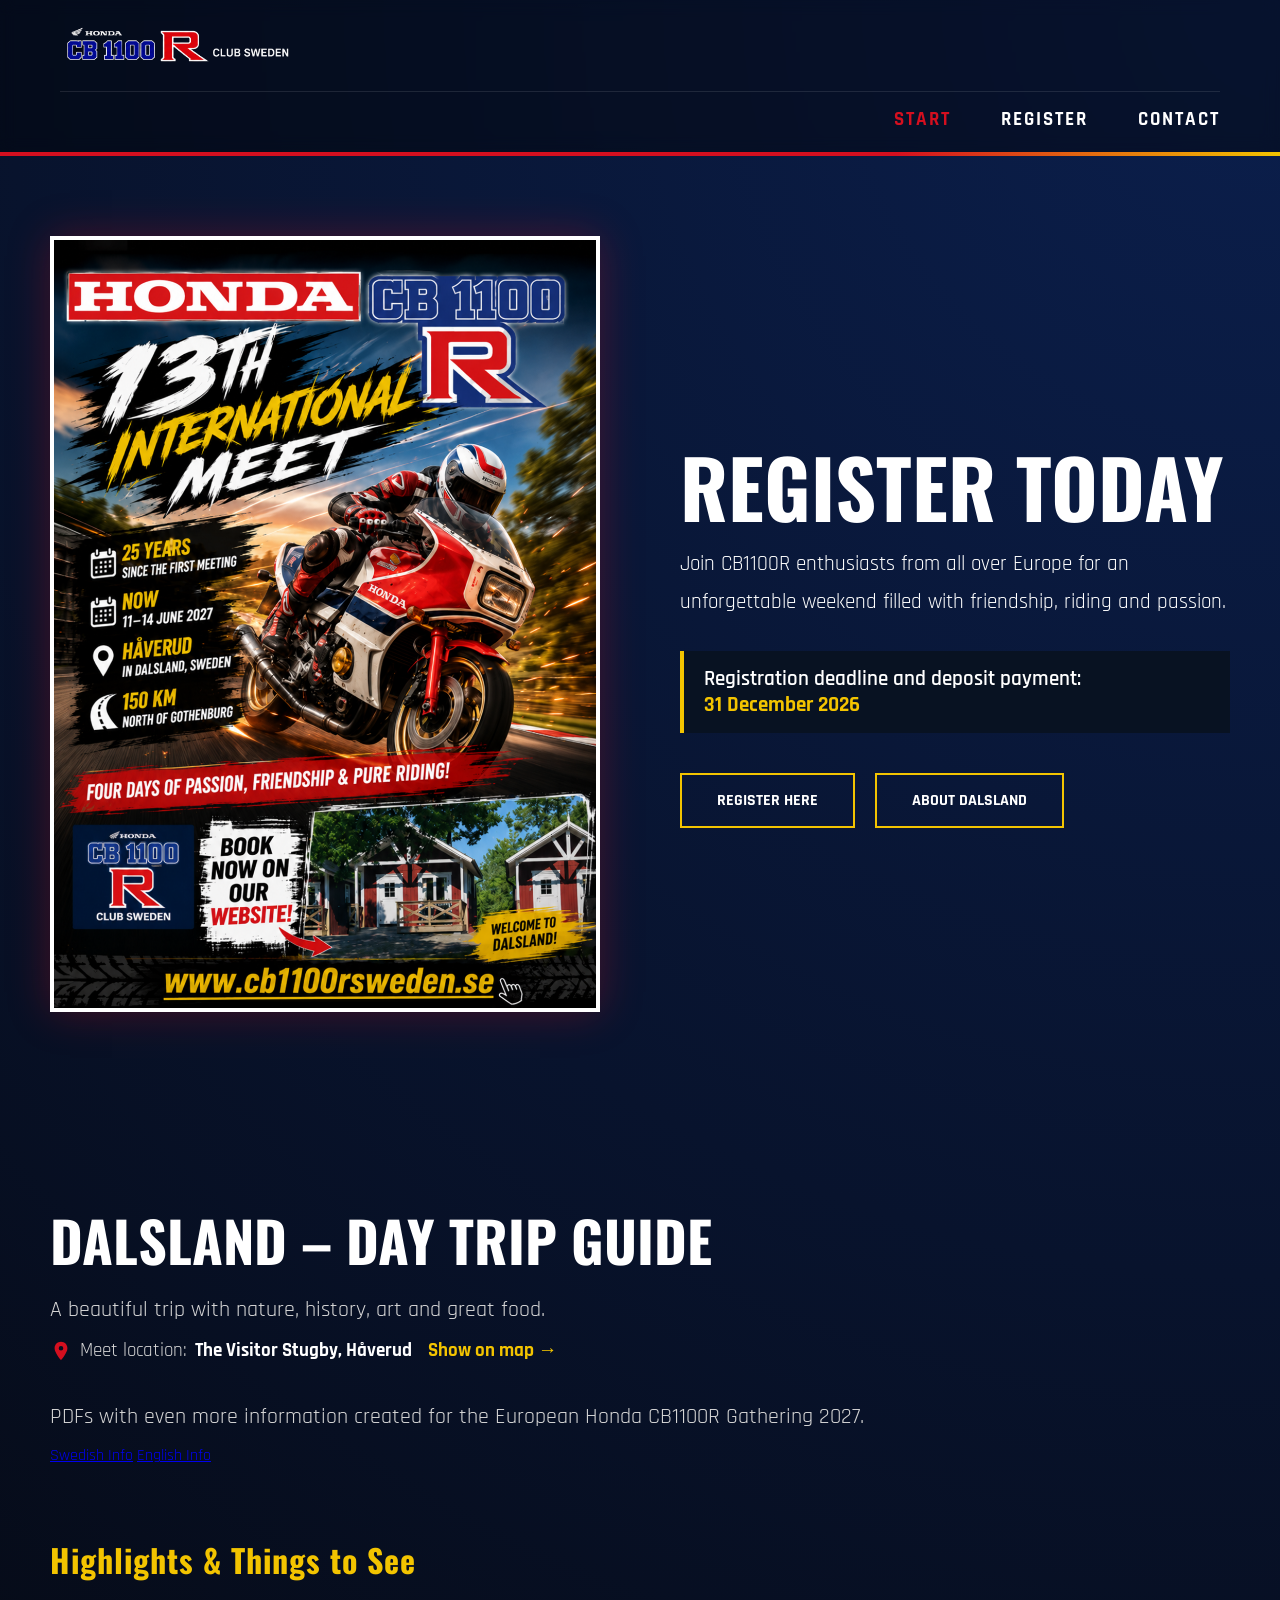
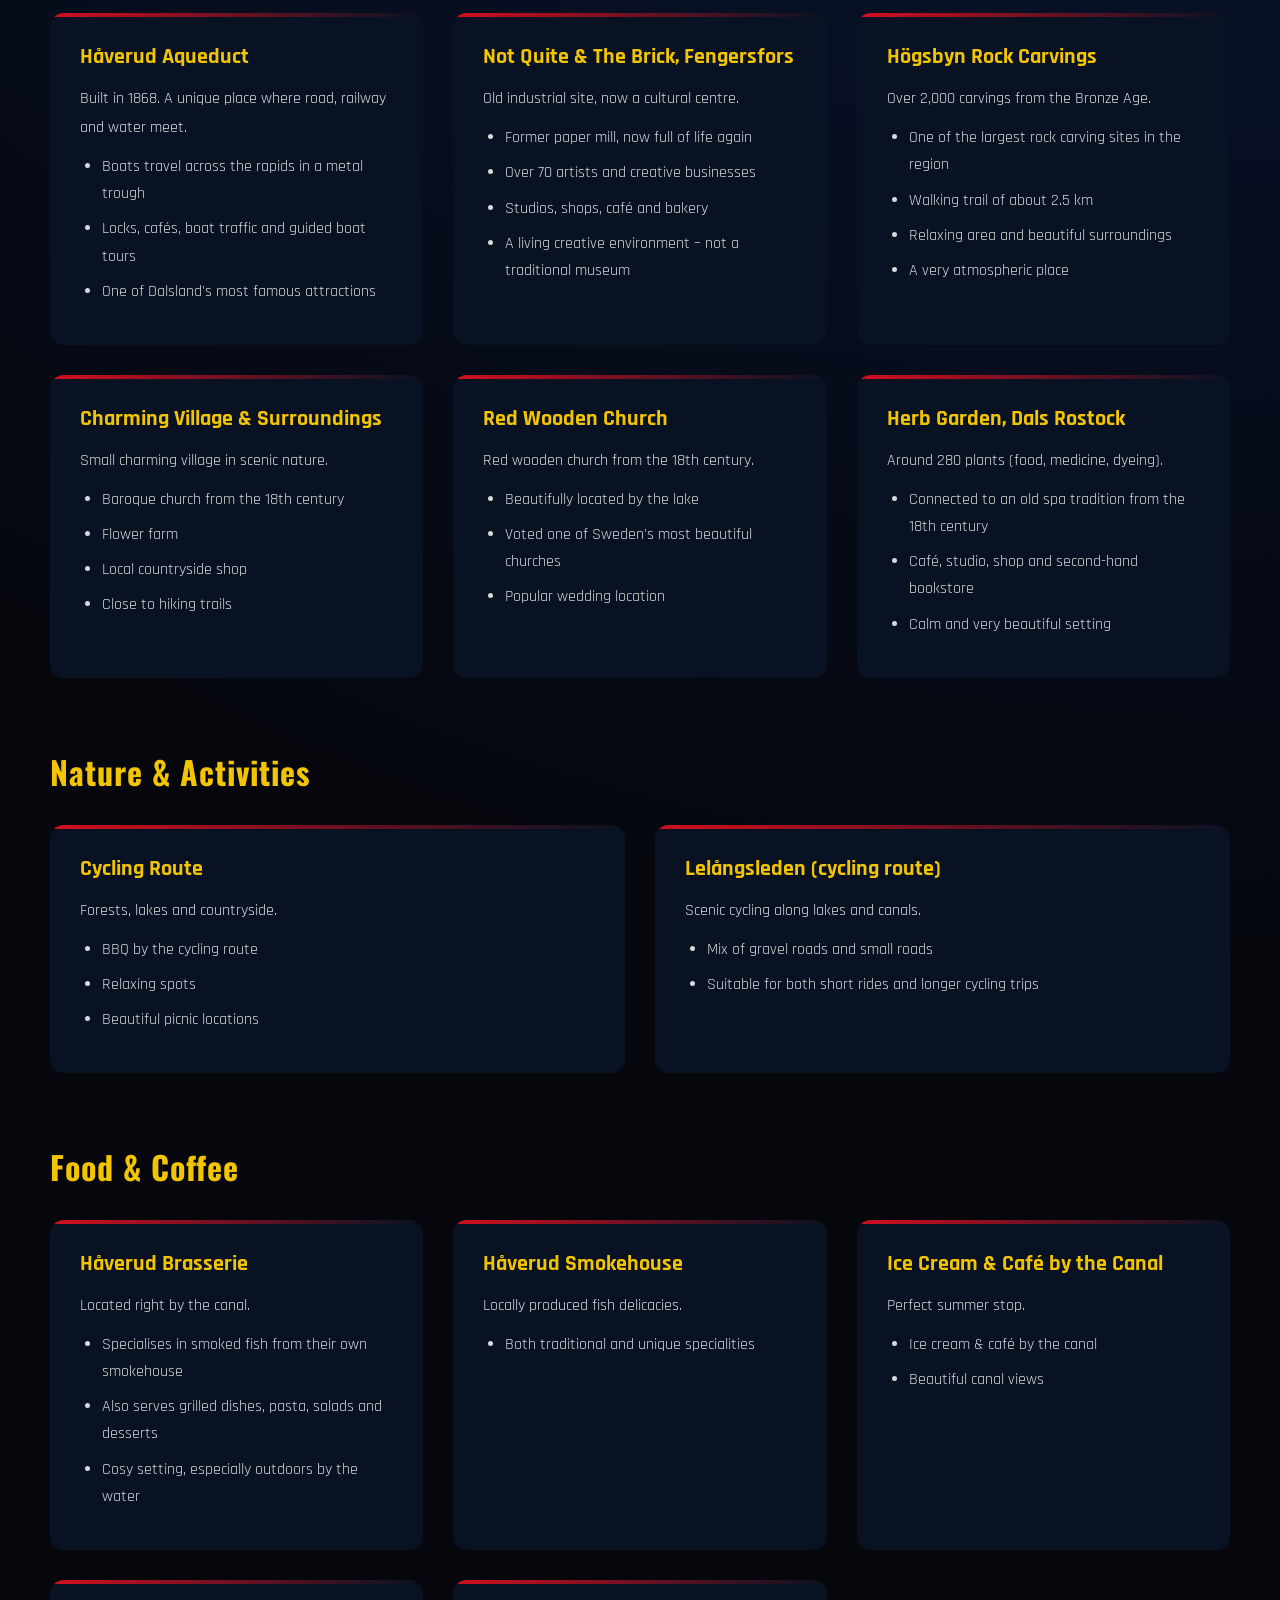
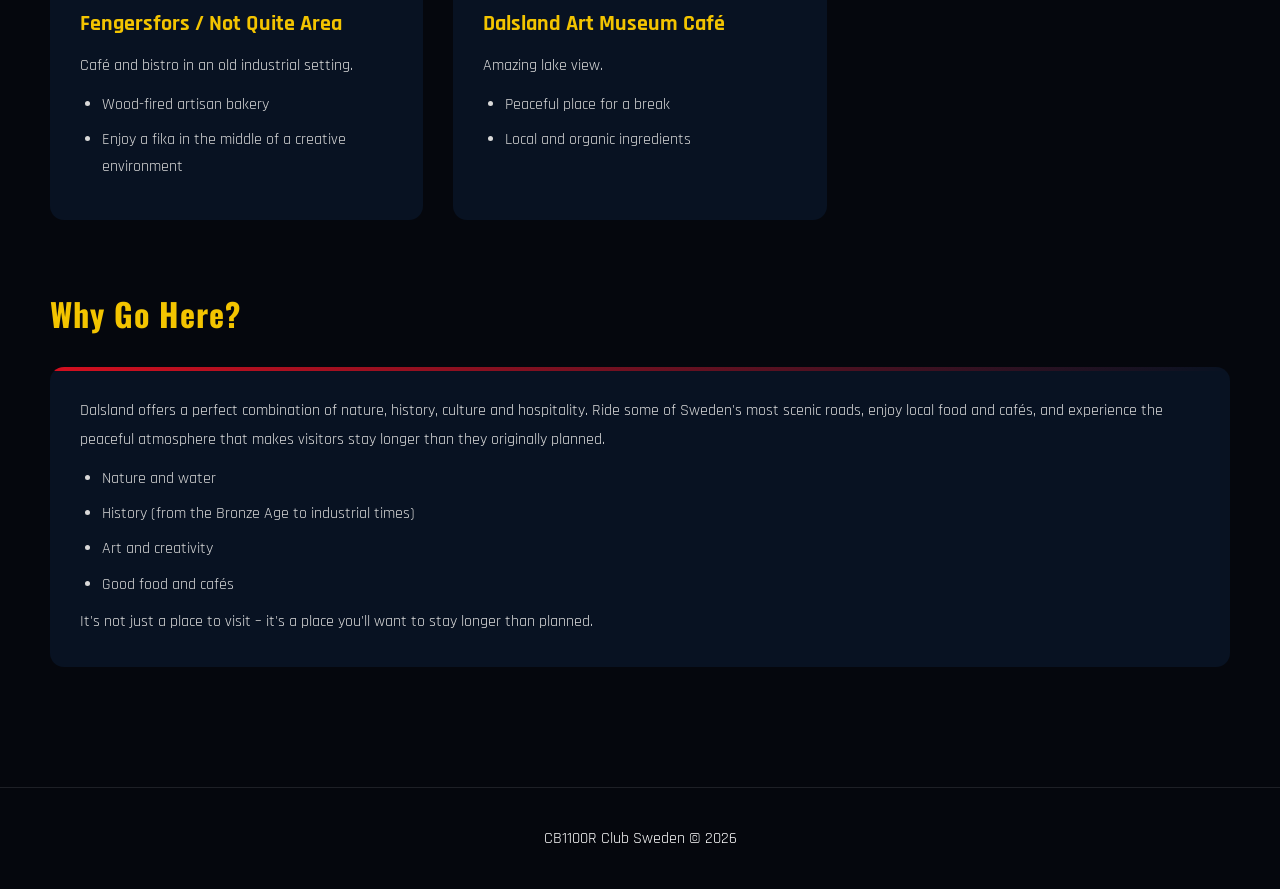
==== index.html @ 1774bfa5 "Simplify PDF links in index.html Refactor PDF links for Swedish and English info." ====
<!DOCTYPE html>
<html lang="en">
<head>
<meta charset="UTF-8">
<meta name="viewport" content="width=device-width, initial-scale=1.0">
<title>CB1100R Club Sweden</title>

<link rel="stylesheet" href="style.css">

<link href="https://fonts.googleapis.com/css2?family=Oswald:wght@300;400;600;700&family=Rajdhani:wght@400;500;600;700&display=swap" rel="stylesheet">
</head>

<body>

<header>

    <div class="logo">
        <a href="index.html"><img src="backgroundless-loggo.png" alt="CB1100R Club Sweden"></a>
    </div>

    <nav>
        <a class="active" href="index.html">START</a>
        <a href="register.html">REGISTER</a>
        <a href="contact.html">CONTACT</a>
    </nav>

</header>

<div class="header-line"></div>

<section class="hero">

    <div class="poster">

        <img src="internationalmeet2027.png"
             alt="International Meet 2027">

    </div>

    <div class="hero-content">

        <!--<span class="tag">CB1100R CLUB EUROPE</span>-->

        <h1>REGISTER TODAY</h1>

        <p>

            Join CB1100R enthusiasts from all over Europe
            for an unforgettable weekend filled with
            friendship, riding and passion.

        </p>

        <div class="deadline">
            Registration deadline and deposit payment: <strong>31 December 2026</strong>
        </div>

        <div class="btn-group">

            <a href="register.html" class="btn">
                REGISTER HERE
            </a>

            <a href="#dalsland" class="btn">
                ABOUT DALSLAND
            </a>

        </div>

    </div>

</section>

<section id="dalsland" class="info-section">

<h2>DALSLAND – DAY TRIP GUIDE</h2>

<p class="intro">A beautiful trip with nature, history, art and great food.</p>

<p class="location">
    <svg viewBox="0 0 24 24" aria-hidden="true"><path d="M12 2C8.1 2 5 5.1 5 9c0 5.2 7 13 7 13s7-7.8 7-13c0-3.9-3.1-7-7-7zm0 9.5a2.5 2.5 0 1 1 0-5 2.5 2.5 0 0 1 0 5z"/></svg>
    Meet location: <strong>The Visitor Stugby, Håverud</strong>
    <a href="https://maps.app.goo.gl/uVZUt12e9dFa43rK9" target="_blank" rel="noopener">Show on map →</a>
</p>

<p class="intro">
    PDFs with even more information created for the
    European Honda CB1100R Gathering 2027.
</p>

<div class="pdf-links">
    <a href="svensk-info-international-meet-2027.pdf" target="_blank" rel="noopener">Swedish Info</a>
    <a href="english-info-international-meet-2027.pdf" target="_blank" rel="noopener">English Info</a>
</div>

<h3>Highlights &amp; Things to See</h3>

<div class="info-grid">

<div class="info-card">
    <h4>Håverud Aqueduct</h4>
    <p>Built in 1868. A unique place where road, railway and water meet.</p>
    <ul>
        <li>Boats travel across the rapids in a metal trough</li>
        <li>Locks, cafés, boat traffic and guided boat tours</li>
        <li>One of Dalsland's most famous attractions</li>
    </ul>
</div>

<div class="info-card">
    <h4>Not Quite &amp; The Brick, Fengersfors</h4>
    <p>Old industrial site, now a cultural centre.</p>
    <ul>
        <li>Former paper mill, now full of life again</li>
        <li>Over 70 artists and creative businesses</li>
        <li>Studios, shops, café and bakery</li>
        <li>A living creative environment – not a traditional museum</li>
    </ul>
</div>

<div class="info-card">
    <h4>Högsbyn Rock Carvings</h4>
    <p>Over 2,000 carvings from the Bronze Age.</p>
    <ul>
        <li>One of the largest rock carving sites in the region</li>
        <li>Walking trail of about 2.5 km</li>
        <li>Relaxing area and beautiful surroundings</li>
        <li>A very atmospheric place</li>
    </ul>
</div>

<div class="info-card">
    <h4>Charming Village &amp; Surroundings</h4>
    <p>Small charming village in scenic nature.</p>
    <ul>
        <li>Baroque church from the 18th century</li>
        <li>Flower farm</li>
        <li>Local countryside shop</li>
        <li>Close to hiking trails</li>
    </ul>
</div>

<div class="info-card">
    <h4>Red Wooden Church</h4>
    <p>Red wooden church from the 18th century.</p>
    <ul>
        <li>Beautifully located by the lake</li>
        <li>Voted one of Sweden's most beautiful churches</li>
        <li>Popular wedding location</li>
    </ul>
</div>

<div class="info-card">
    <h4>Herb Garden, Dals Rostock</h4>
    <p>Around 280 plants (food, medicine, dyeing).</p>
    <ul>
        <li>Connected to an old spa tradition from the 18th century</li>
        <li>Café, studio, shop and second-hand bookstore</li>
        <li>Calm and very beautiful setting</li>
    </ul>
</div>

</div>

<h3>Nature &amp; Activities</h3>

<div class="info-grid">

<div class="info-card">
    <h4>Cycling Route</h4>
    <p>Forests, lakes and countryside.</p>
    <ul>
        <li>BBQ by the cycling route</li>
        <li>Relaxing spots</li>
        <li>Beautiful picnic locations</li>
    </ul>
</div>

<div class="info-card">
    <h4>Lelångsleden (cycling route)</h4>
    <p>Scenic cycling along lakes and canals.</p>
    <ul>
        <li>Mix of gravel roads and small roads</li>
        <li>Suitable for both short rides and longer cycling trips</li>
    </ul>
</div>

</div>

<h3>Food &amp; Coffee</h3>

<div class="info-grid">

<div class="info-card">
    <h4>Håverud Brasserie</h4>
    <p>Located right by the canal.</p>
    <ul>
        <li>Specialises in smoked fish from their own smokehouse</li>
        <li>Also serves grilled dishes, pasta, salads and desserts</li>
        <li>Cosy setting, especially outdoors by the water</li>
    </ul>
</div>

<div class="info-card">
    <h4>Håverud Smokehouse</h4>
    <p>Locally produced fish delicacies.</p>
    <ul>
        <li>Both traditional and unique specialities</li>
    </ul>
</div>

<div class="info-card">
    <h4>Ice Cream &amp; Café by the Canal</h4>
    <p>Perfect summer stop.</p>
    <ul>
        <li>Ice cream &amp; café by the canal</li>
        <li>Beautiful canal views</li>
    </ul>
</div>

<div class="info-card">
    <h4>Fengersfors / Not Quite Area</h4>
    <p>Café and bistro in an old industrial setting.</p>
    <ul>
        <li>Wood-fired artisan bakery</li>
        <li>Enjoy a fika in the middle of a creative environment</li>
    </ul>
</div>

<div class="info-card">
    <h4>Dalsland Art Museum Café</h4>
    <p>Amazing lake view.</p>
    <ul>
        <li>Peaceful place for a break</li>
        <li>Local and organic ingredients</li>
    </ul>
</div>

</div>

<h3>Why Go Here?</h3>

<div class="info-card">
    <p>
        Dalsland offers a perfect combination of nature, history, culture and hospitality.
        Ride some of Sweden's most scenic roads, enjoy local food and cafés, and experience
        the peaceful atmosphere that makes visitors stay longer than they originally planned.
    </p>
    <ul>
        <li>Nature and water</li>
        <li>History (from the Bronze Age to industrial times)</li>
        <li>Art and creativity</li>
        <li>Good food and cafés</li>
    </ul>
    <p>It's not just a place to visit – it's a place you'll want to stay longer than planned.</p>
</div>

</section>
<!--
<section class="welcome">

    <h2>CB1100R CLUB SWEDEN</h2>

    <p>

        A community dedicated to preserving and riding
        one of Honda's most iconic motorcycles.

        We share adventures, technical knowledge,
        road trips and friendships all over Europe.

    </p>

</section>
-->
<footer>

    <p>CB1100R Club Sweden © <span class="year">2027</span></p>

</footer>

<script src="script.js"></script>

</body>
</html>
---- style.css ----
:root{

--red:#d40f1f;
--blue:#021638;
--yellow:#f3c400;
--white:#ffffff;
--dark:#05070d;

}

*{
margin:0;
padding:0;
box-sizing:border-box;
}

html{
scroll-behavior:smooth;
}

body{

background:
radial-gradient(circle 2550px at top right,#0b1f4d 0%,#05070d 100%);

font-family:'Rajdhani',sans-serif;
color:white;
min-height:100vh;

}

header{

display:flex;
flex-direction:column;
align-items:stretch;
gap:15px;

padding:20px 60px;

background:rgba(0,0,0,.4);
backdrop-filter:blur(8px);

}

.logo img{

height:50px;

}

nav{

display:flex;
justify-content:flex-end;
gap:50px;

padding-top:15px;

border-top:1px solid rgba(255,255,255,.1);

}

nav a{

color:white;
text-decoration:none;
font-weight:700;
font-size:1.2rem;
letter-spacing:2px;
transition:.3s;

}

nav a:hover{

color:var(--yellow);

}

.active{

color:var(--red);

}

.header-line{

height:4px;

background:
linear-gradient(
90deg,
var(--red),
var(--red) 70%,
var(--yellow) 100%
);

}

.hero{

max-width:1400px;
margin:auto;

display:grid;
grid-template-columns:1fr 1fr;
gap:80px;

padding:80px 50px;

align-items:center;

}

.poster img{

width:100%;

border:4px solid white;

box-shadow:
0 0 40px rgba(212,15,31,.3);

}

.hero-content h1{

font-size:5rem;
font-family:'Oswald',sans-serif;

line-height:1;

margin:20px 0;

}

.hero-content h2{

color:var(--yellow);

font-size:2rem;

margin-bottom:30px;

}

.hero-content p{

font-size:1.3rem;

line-height:1.8;

max-width:600px;

}

.tag{

display:inline-block;

padding:8px 16px;

background:var(--red);

font-weight:700;

letter-spacing:2px;

}

.btn{

display:inline-block;

margin-top:40px;

padding:15px 35px;

border:2px solid var(--yellow);

color:white;

text-decoration:none;

font-weight:700;

transition:.3s;

}

.btn:hover{

background:var(--yellow);
color:black;

}

.deadline{

padding:15px 20px;

background:#081222;
border-left:4px solid var(--yellow);

color:white;

font-size:1.3rem;
font-weight:600;

}

.deadline strong{

color:var(--yellow);
font-weight:700;

white-space:nowrap;

}

.hero-content .deadline{

max-width:600px;
margin-top:30px;

}

.register-section .deadline{

max-width:700px;
margin:0 auto 40px;

}

.btn-group{

display:flex;
flex-wrap:wrap;
gap:20px;

}

.register-section{

max-width:1200px;
margin:auto;

padding:100px 50px 0;

}

.register-section h1{

font-size:4rem;
margin-bottom:50px;

text-align:center;

}

.form-frame{

max-width:700px;
margin:auto;

background:white;

border-top:4px solid var(--red);

}

.form-frame iframe{

display:block;

width:100%;
height:1850px;

border:0;

}

.welcome{

max-width:1200px;
margin:auto;

padding:80px 50px;

text-align:center;

}

.welcome h2{

font-size:3rem;

margin-bottom:20px;

font-family:'Oswald',sans-serif;

}

.welcome p{

max-width:800px;
margin:auto;

font-size:1.2rem;

line-height:1.8;

}

.page-title{

padding:80px 50px 30px;

text-align:center;

}

.page-title h1{

font-size:4rem;

font-family:'Oswald',sans-serif;

}

.trip-section{

max-width:1400px;
margin:auto;

padding:50px;

}

.trip-section h2{

margin-bottom:30px;
font-size:2rem;

color:var(--yellow);

}

.trip-grid{

display:grid;
grid-template-columns:repeat(auto-fit,minmax(350px,1fr));
gap:30px;

margin-bottom:80px;

}

.trip-card{

background:#081222;

overflow:hidden;

border-top:4px solid var(--red);

transition:.3s;

}

.trip-card:hover{

transform:translateY(-8px);

}

.trip-card img{

width:100%;
height:260px;
object-fit:cover;

}

.trip-info{

padding:25px;

}

.contact{

max-width:1200px;
margin:auto;

padding:100px 50px;

}

.contact h1{

font-size:4rem;
margin-bottom:50px;

text-align:center;

}

.contact-grid{

display:grid;
grid-template-columns:repeat(auto-fit,minmax(300px,1fr));

gap:40px;

}

.contact-card{

background:#081222;

padding:50px;

border-top:5px solid var(--red);

}

.contact-card h2{

color:var(--yellow);

margin-bottom:20px;

}

.contact-card p{

font-size:2.2rem;
font-weight:700;

margin-bottom:15px;

}

.contact-card a{

color:white;
text-decoration:none;

}

footer{

text-align:center;

padding:40px;

border-top:1px solid rgba(255,255,255,.1);

margin-top:100px;

}

.info-section{

max-width:1400px;
margin:auto;

padding:100px 50px 20px;

}

.info-section h2{

font-size:3.5rem;
font-family:'Oswald',sans-serif;

margin-bottom:15px;

}

.info-section .intro{

font-size:1.35rem;
color:#d5d5d5;

margin-bottom:15px;

}

.location{

display:flex;
flex-wrap:wrap;
align-items:center;
gap:8px;

font-size:1.2rem;
color:#d5d5d5;

margin-bottom:40px;

}

.location svg{

width:22px;
height:22px;

fill:var(--red);

}

.location strong{

color:white;

}

.location a{

margin-left:8px;

color:var(--yellow);
font-weight:700;
text-decoration:none;

}

.location a:hover{

text-decoration:underline;

}

.info-section h3{

margin-top:70px;
margin-bottom:30px;

color:var(--yellow);

font-size:2rem;
font-family:'Oswald',sans-serif;
letter-spacing:1px;

}

.info-grid{

display:grid;
grid-template-columns:repeat(auto-fit,minmax(320px,1fr));
gap:30px;

}

.info-card{

background:
linear-gradient(90deg,var(--red),rgba(212,15,31,0)) top left / 100% 4px no-repeat,
#081222;

border-radius:14px;

padding:30px;

transition:.3s;

}

.info-card:hover{

transform:translateY(-6px);
box-shadow:0 15px 40px rgba(0,0,0,.35);

}

.info-card h4{

color:var(--yellow);

margin-bottom:15px;

font-size:1.35rem;

}

.info-card p{

line-height:1.8;
color:#dddddd;

}

.info-card ul{

padding-left:22px;
margin:10px 0;

}

.info-card li{

margin-bottom:8px;

line-height:1.7;
color:#d9d9d9;

}

@media(max-width:900px){

.hero{

grid-template-columns:1fr;

}

header{

padding:20px 30px;

}

nav{

justify-content:center;

gap:25px;

}

.hero-content h1{

font-size:3rem;

}

.register-section{

padding:80px 30px 0;

}

.register-section h1{

font-size:3rem;

}

.form-frame iframe{

height:2150px;

}

.info-section{

padding:80px 30px 20px;

}

.info-section h2{

font-size:2.5rem;

}

.info-section h3{

font-size:1.6rem;

}

.info-grid{

grid-template-columns:1fr;

}

  
  .pdf-links {

display:flex;
flex-wrap:wrap;
gap:30px;

margin-top:20px;
margin-bottom:40px;

}

.pdf-links a {

color:var(--yellow);
font-size:1.3rem;
font-weight:700;

text-decoration:none;

transition:.3s;

}

.pdf-links a:hover {

color:white;
text-decoration:underline;

}
}
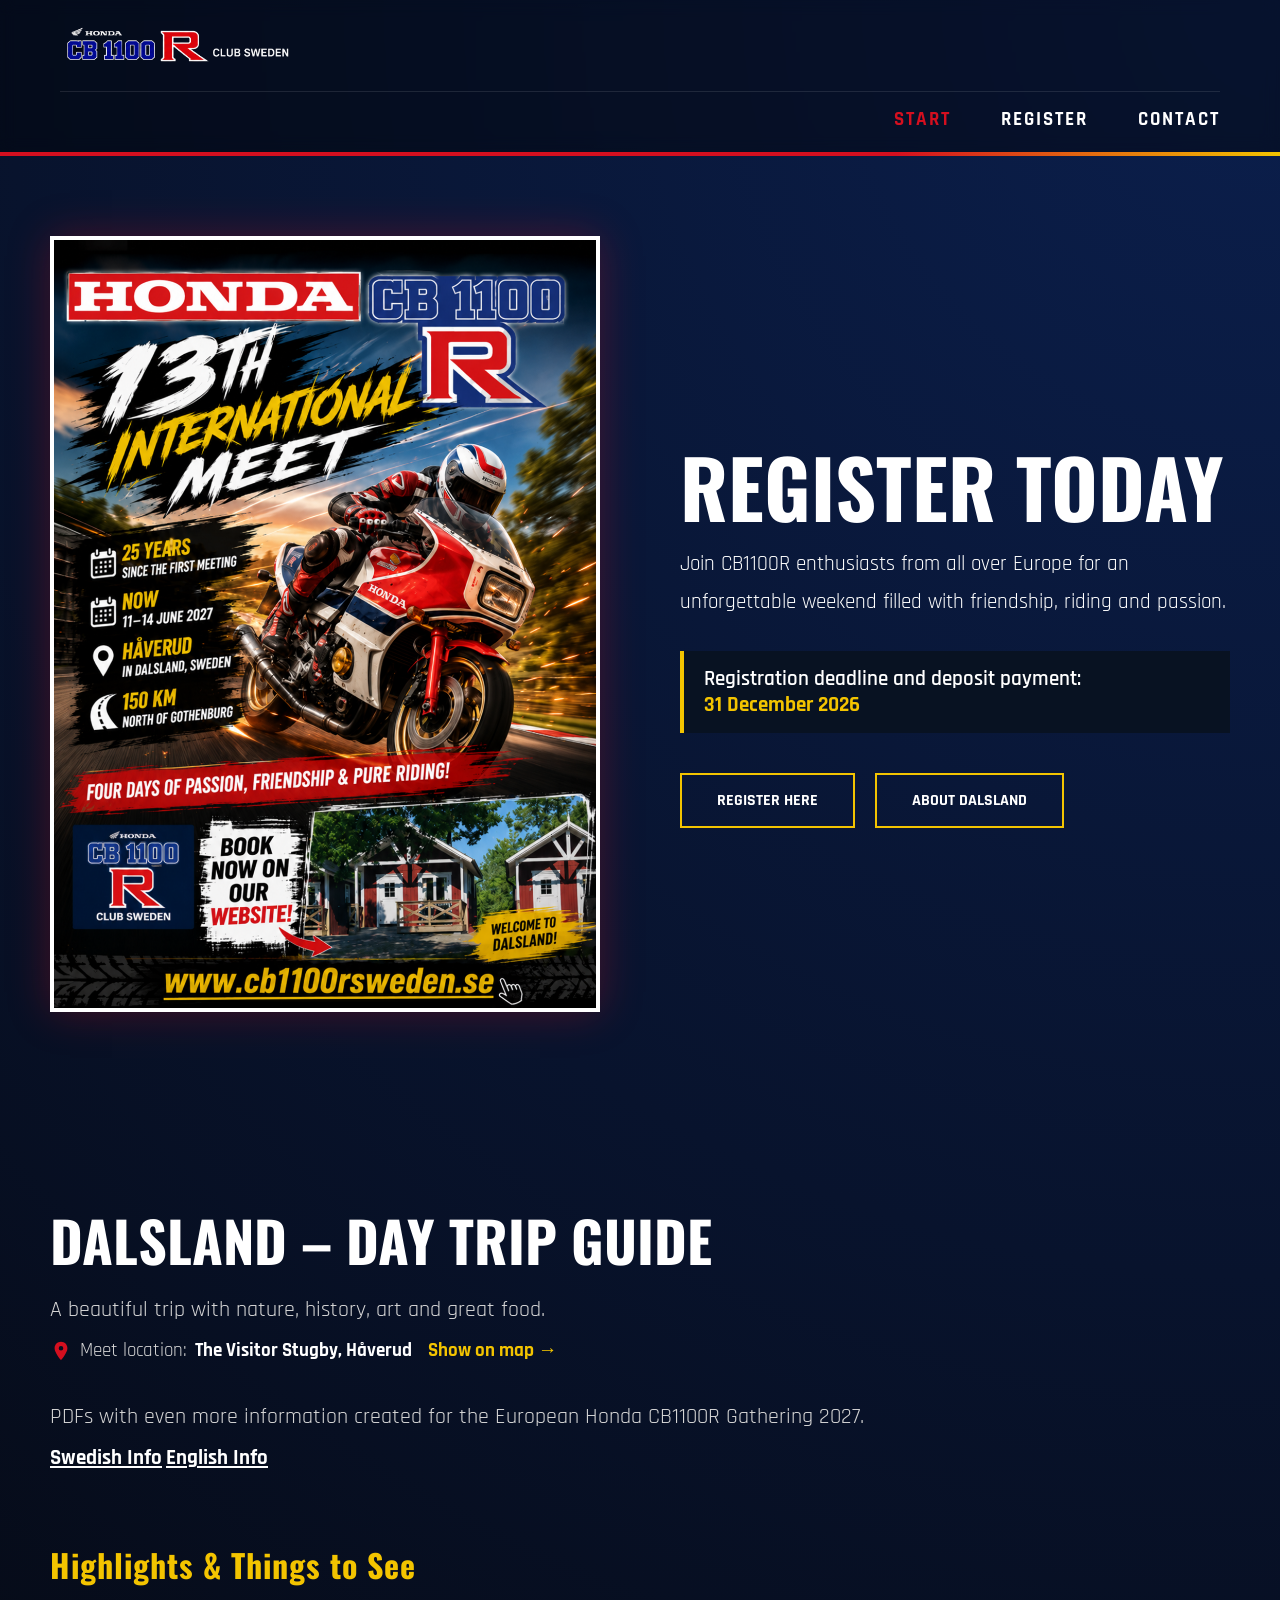
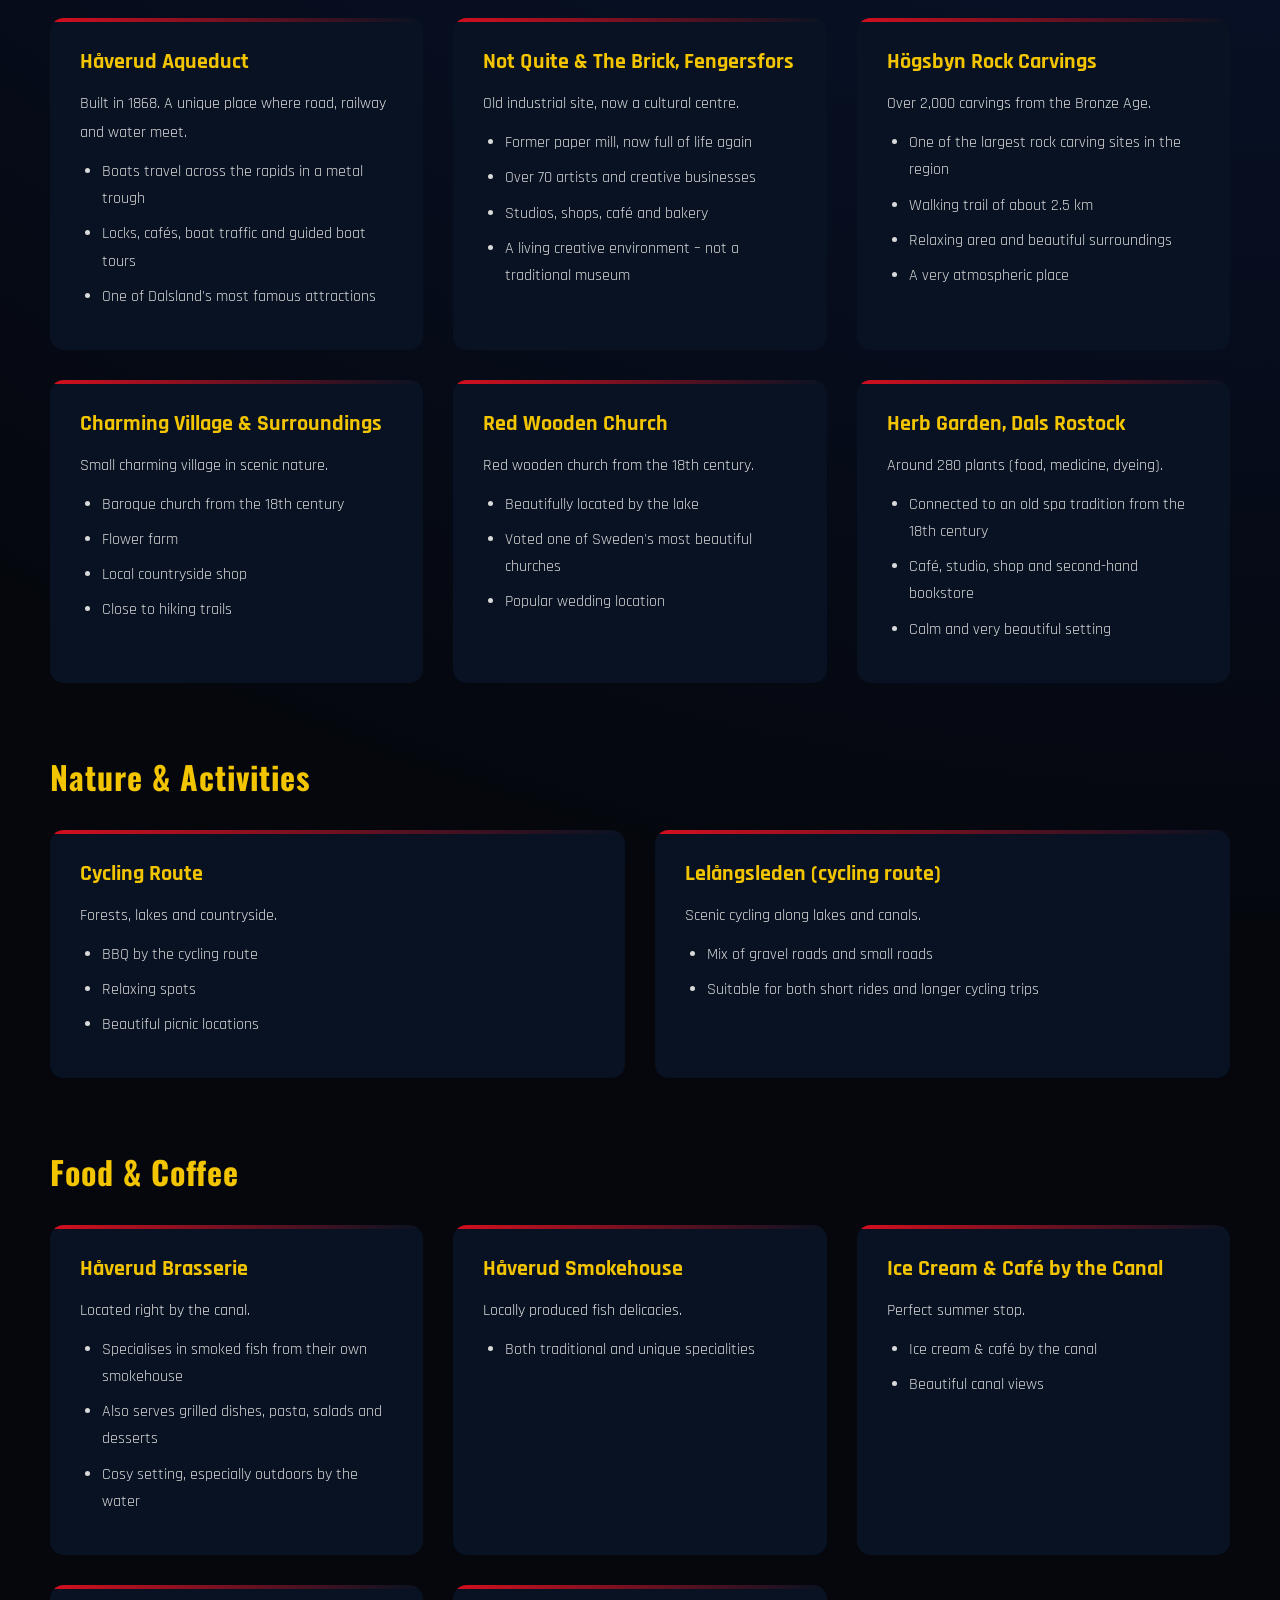
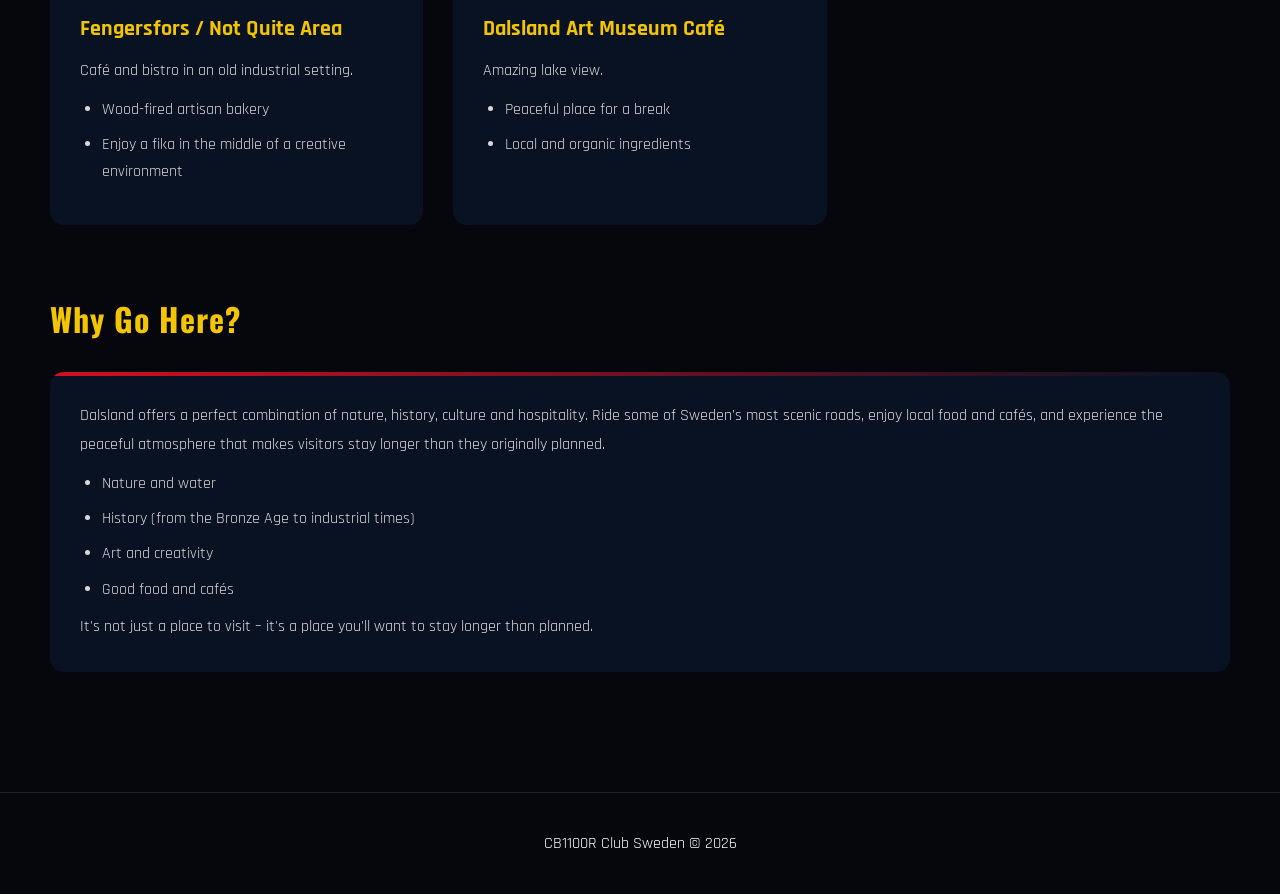
==== commit eac193ef: "Enhance PDF links with styling Updated PDF links to include styling for better visibility." ====
--- a/index.html
+++ b/index.html
@@ -88,10 +88,10 @@
     European Honda CB1100R Gathering 2027.
 </p>
 
-<div class="pdf-links">
-    <a href="svensk-info-international-meet-2027.pdf" target="_blank" rel="noopener">Swedish Info</a>
-    <a href="english-info-international-meet-2027.pdf" target="_blank" rel="noopener">English Info</a>
-</div>
+<p class="pdf-links">
+    <a href="svensk-info-international-meet-2027.pdf" target="_blank" rel="noopener" style="color:white; font-weight:bold; font-size:1.3rem;">Swedish Info</a>
+    <a href="english-info-international-meet-2027.pdf" target="_blank" rel="noopener" style="color:white; font-weight:bold; font-size:1.3rem;">English Info</a>
+</p>
 
 <h3>Highlights &amp; Things to See</h3>
 
--- a/style.css
+++ b/style.css
@@ -679,34 +679,36 @@
 
 }
 
-  
-  .pdf-links {
+    .pdf-links {
+
 
 display:flex;
 flex-wrap:wrap;
-gap:30px;
-
-margin-top:20px;
+align-items:center;
+gap:8px;
+
+font-size:1.2rem;
+color:#d5d5d5;
+
 margin-bottom:40px;
 
 }
 
-.pdf-links a {
-
-color:var(--yellow);
-font-size:1.3rem;
+  .pdf-links a{
+
+margin-left:8px;
+
+color:var(--yellow);
 font-weight:700;
-
 text-decoration:none;
 
-transition:.3s;
-
-}
-
-.pdf-links a:hover {
-
-color:white;
+}
+
+.pdf-links a:hover{
+
 text-decoration:underline;
 
 }
-}
+
+
+}
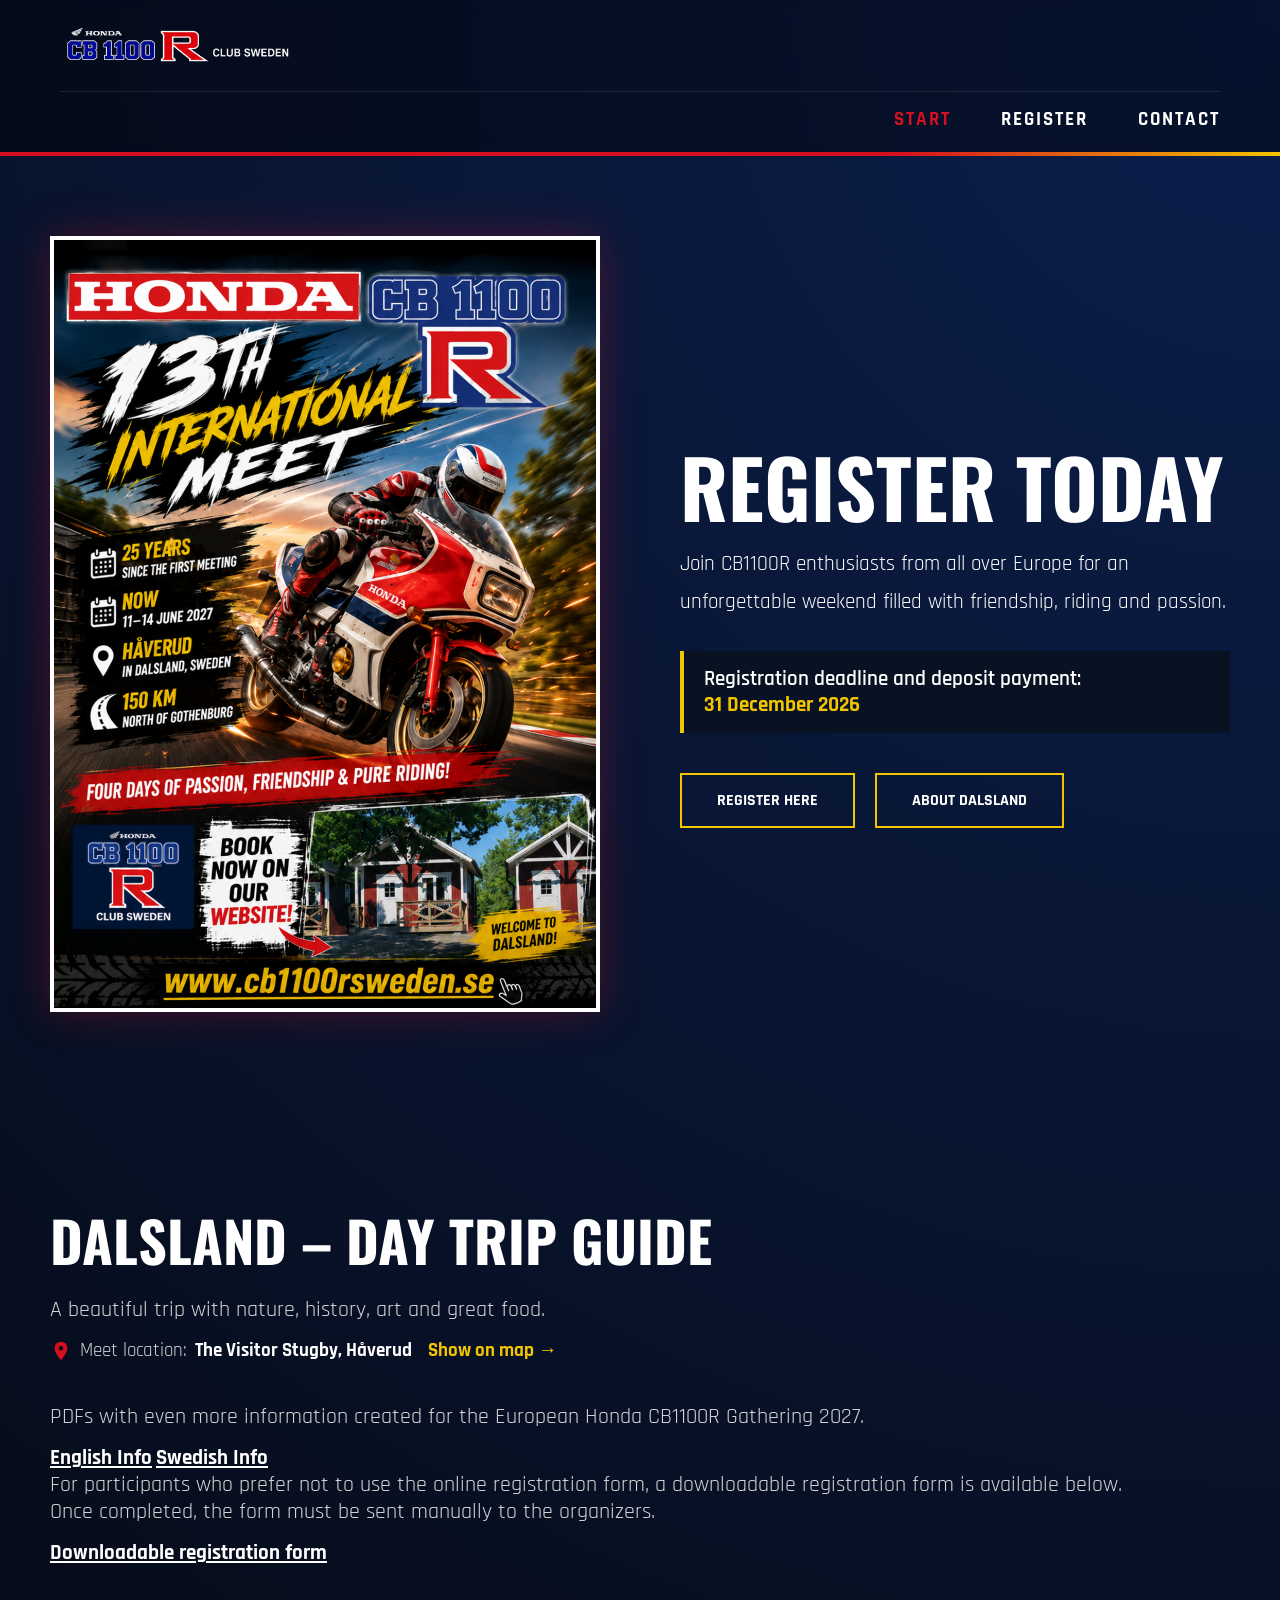
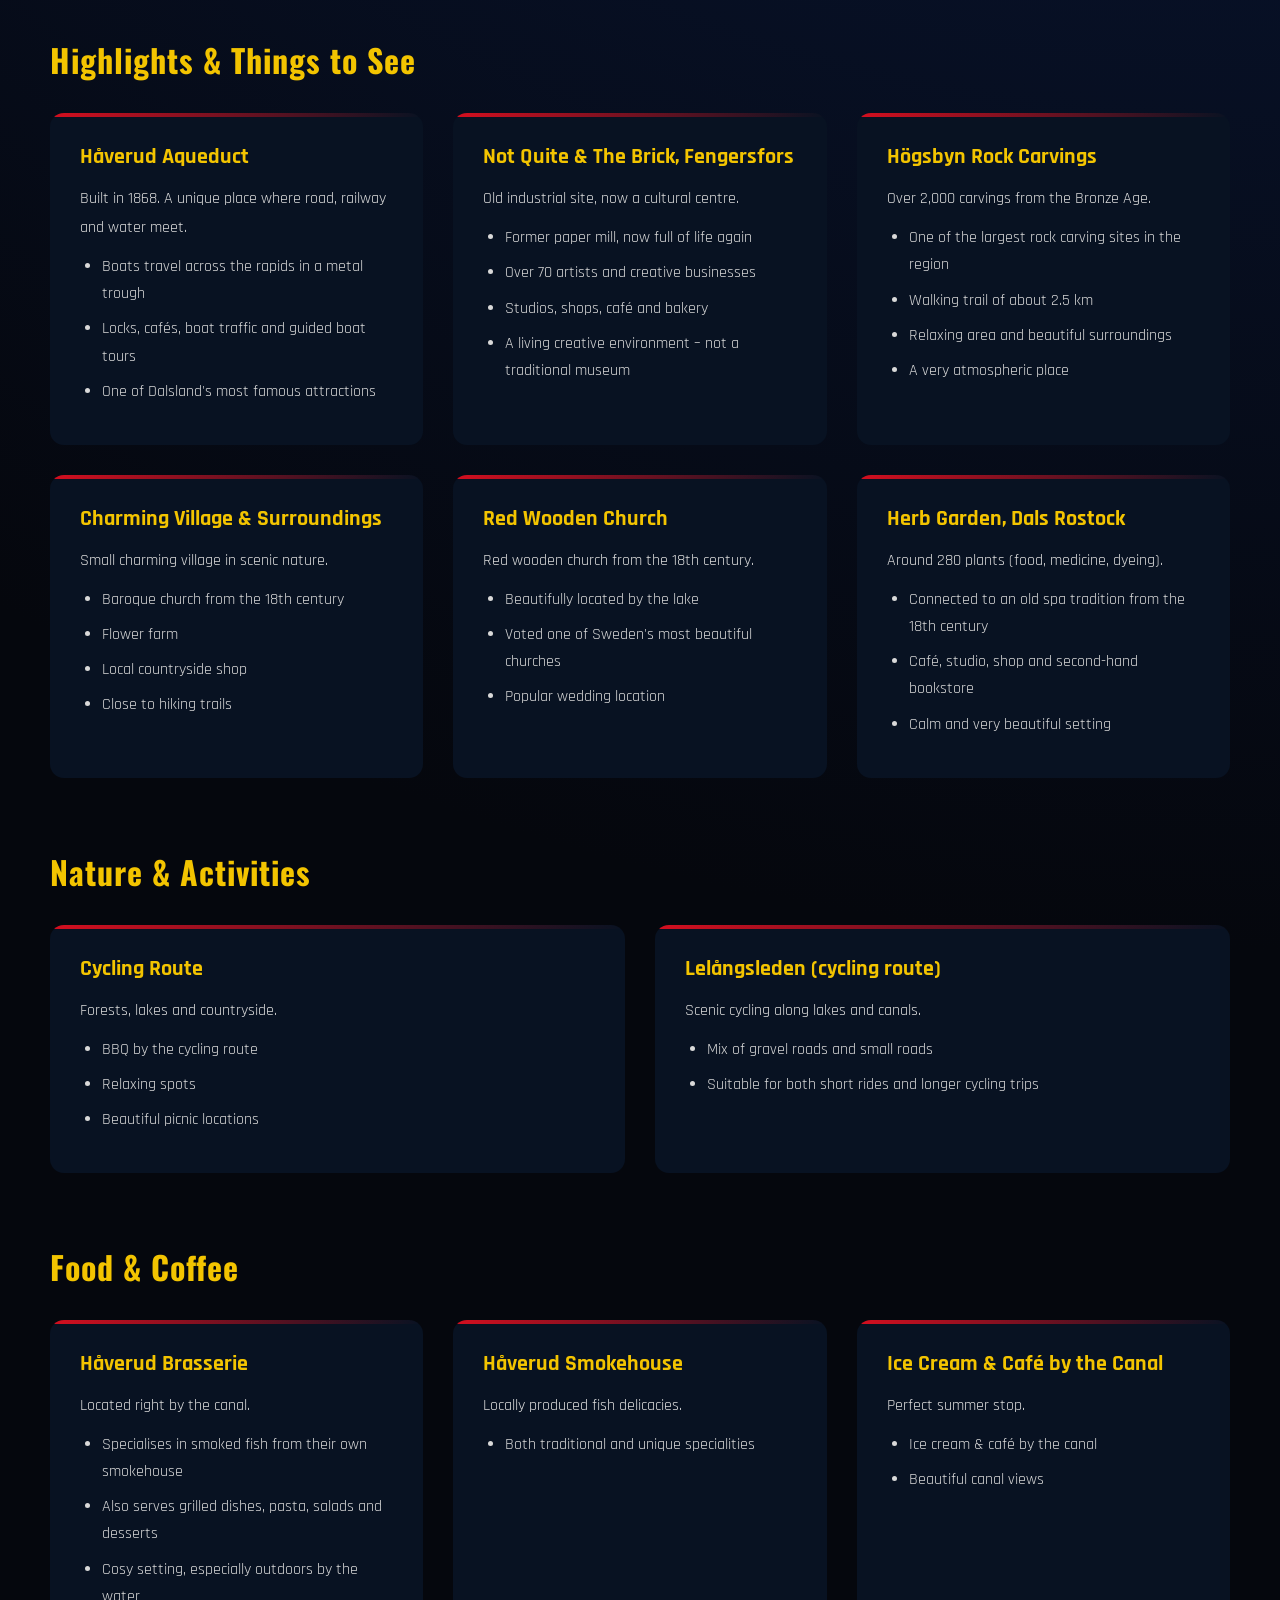
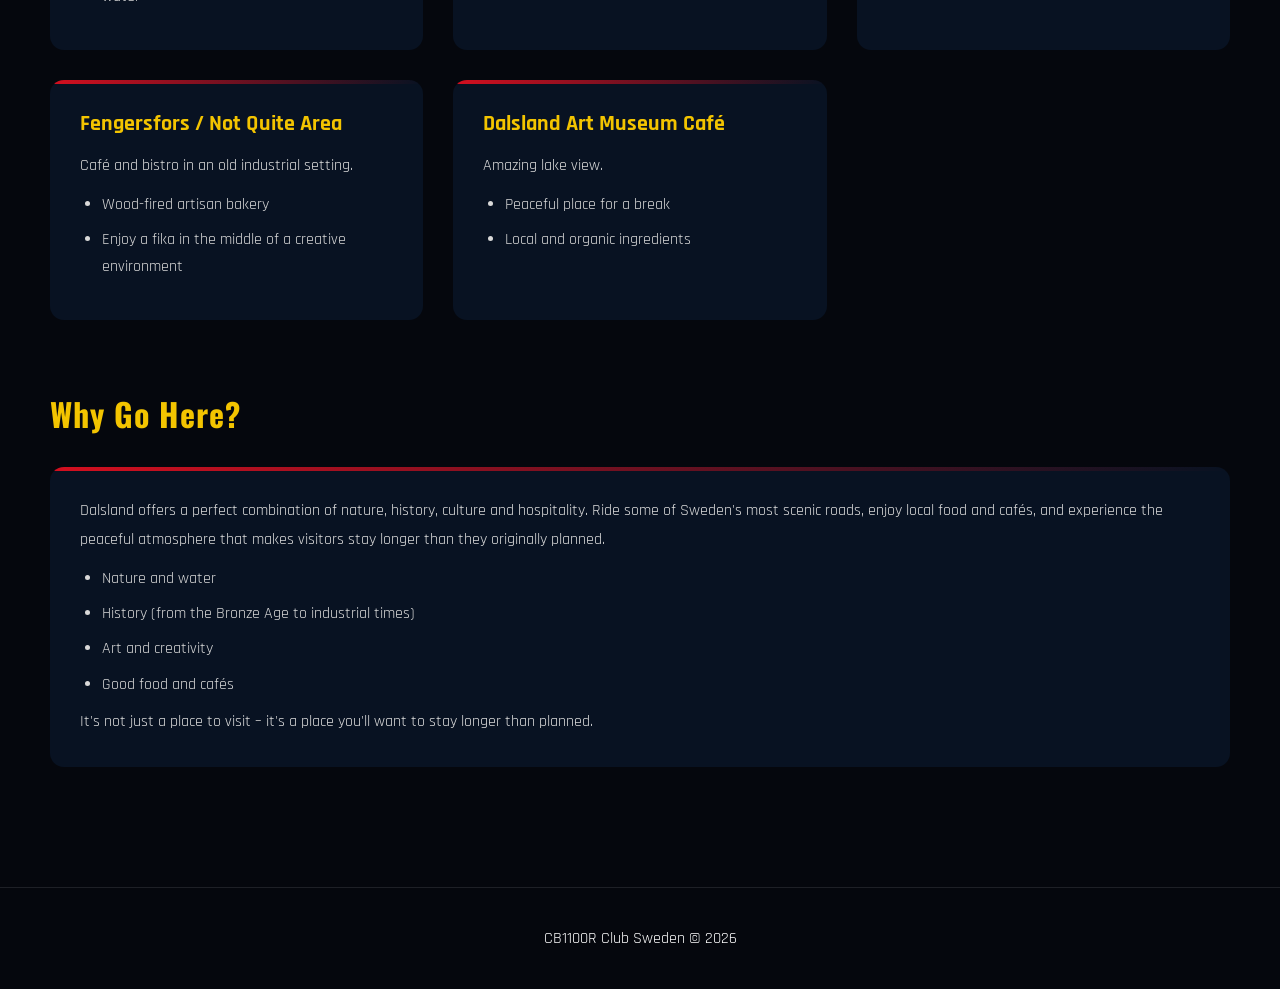
==== commit c52b292d: "Update PDF links and add registration form details Reordered PDF links and added downloadable regist" ====
--- a/index.html
+++ b/index.html
@@ -89,8 +89,16 @@
 </p>
 
 <p class="pdf-links">
-    <a href="svensk-info-international-meet-2027.pdf" target="_blank" rel="noopener" style="color:white; font-weight:bold; font-size:1.3rem;">Swedish Info</a>
-    <a href="english-info-international-meet-2027.pdf" target="_blank" rel="noopener" style="color:white; font-weight:bold; font-size:1.3rem;">English Info</a>
+    <a href="svensk-info-international-meet-2027.pdf" target="_blank" rel="noopener" style="color:white; font-weight:bold; font-size:1.3rem;">English Info</a>
+    <a href="english-info-international-meet-2027.pdf" target="_blank" rel="noopener" style="color:white; font-weight:bold; font-size:1.3rem;">Swedish Info</a>
+</p>
+<p class="intro">
+    For participants who prefer not to use the online registration form, a downloadable registration form is available below. 
+    <br> 
+    Once completed, the form must be sent manually to the organizers.
+</p>
+<p class="pdf-links">
+    <a href="registration-form-20261028.pdf" target="_blank" rel="noopener" style="color:white; font-weight:bold; font-size:1.3rem;">Downloadable registration form</a>
 </p>
 
 <h3>Highlights &amp; Things to See</h3>
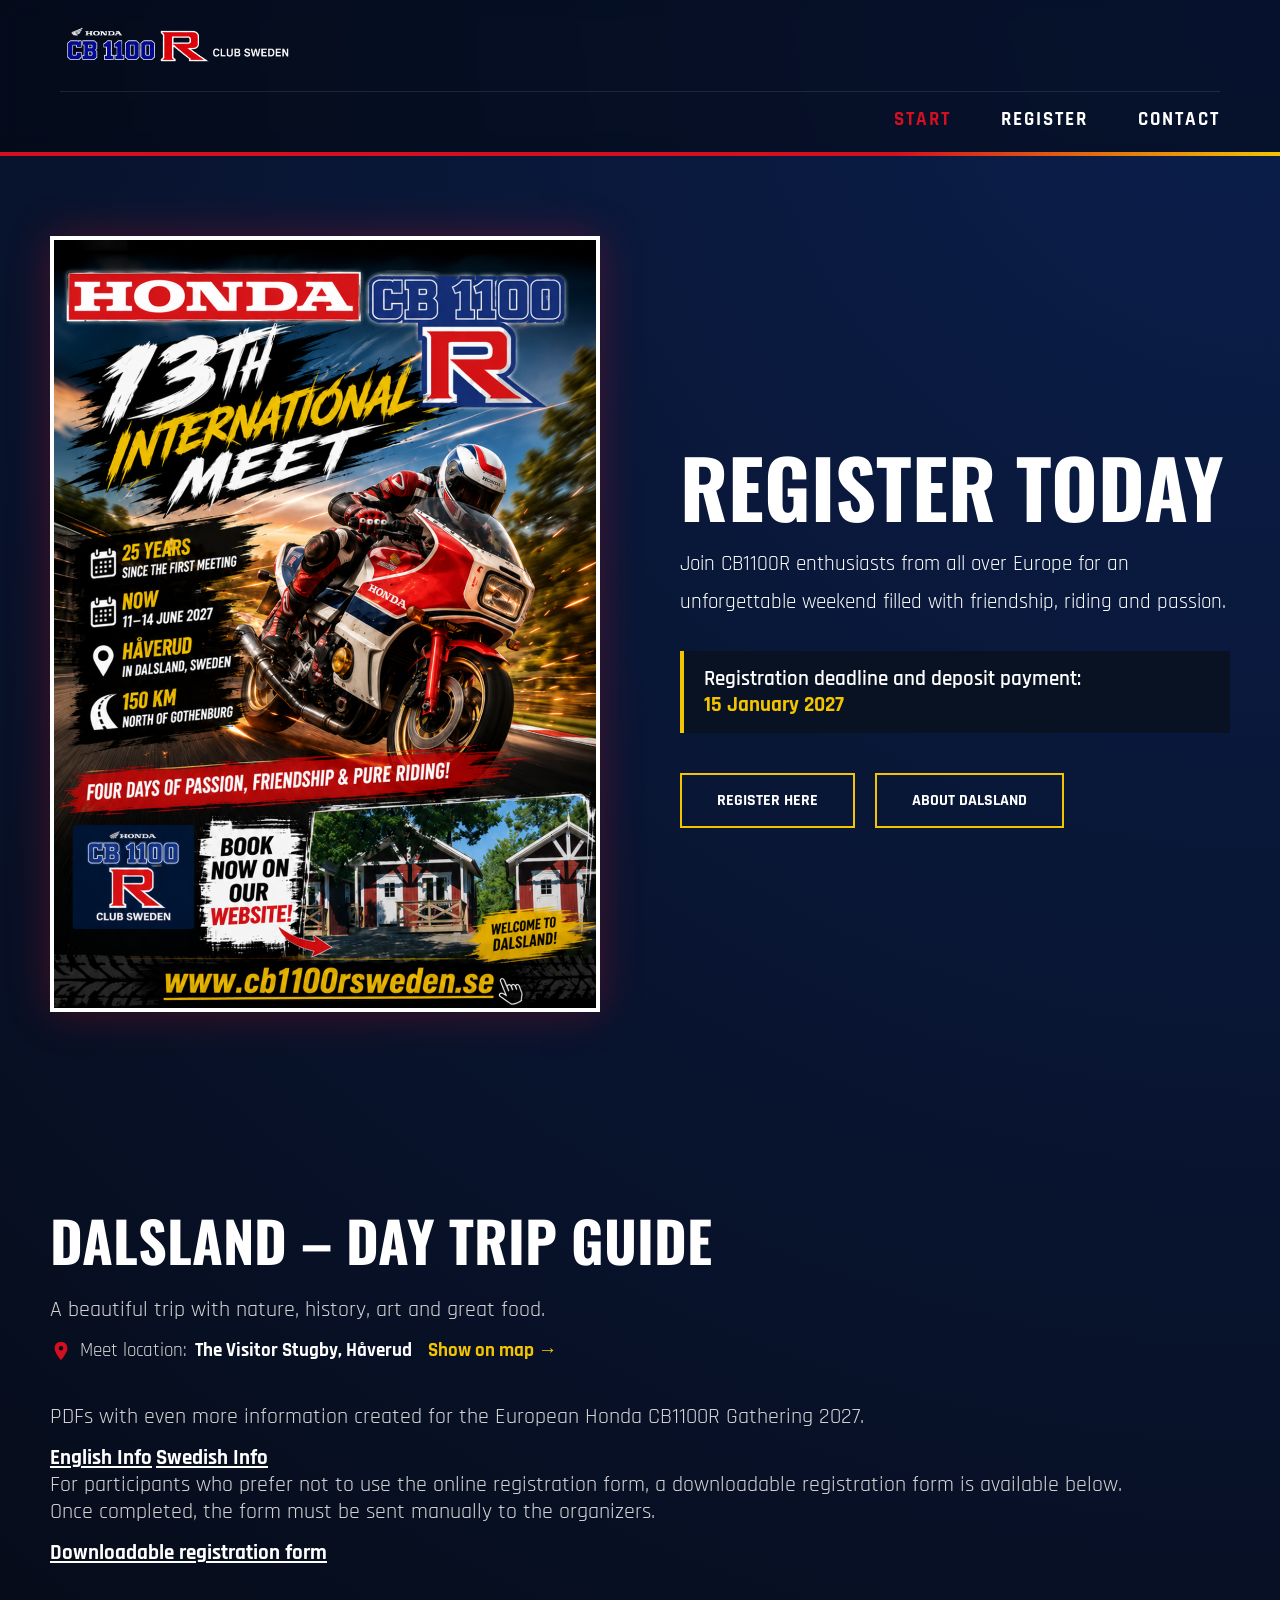
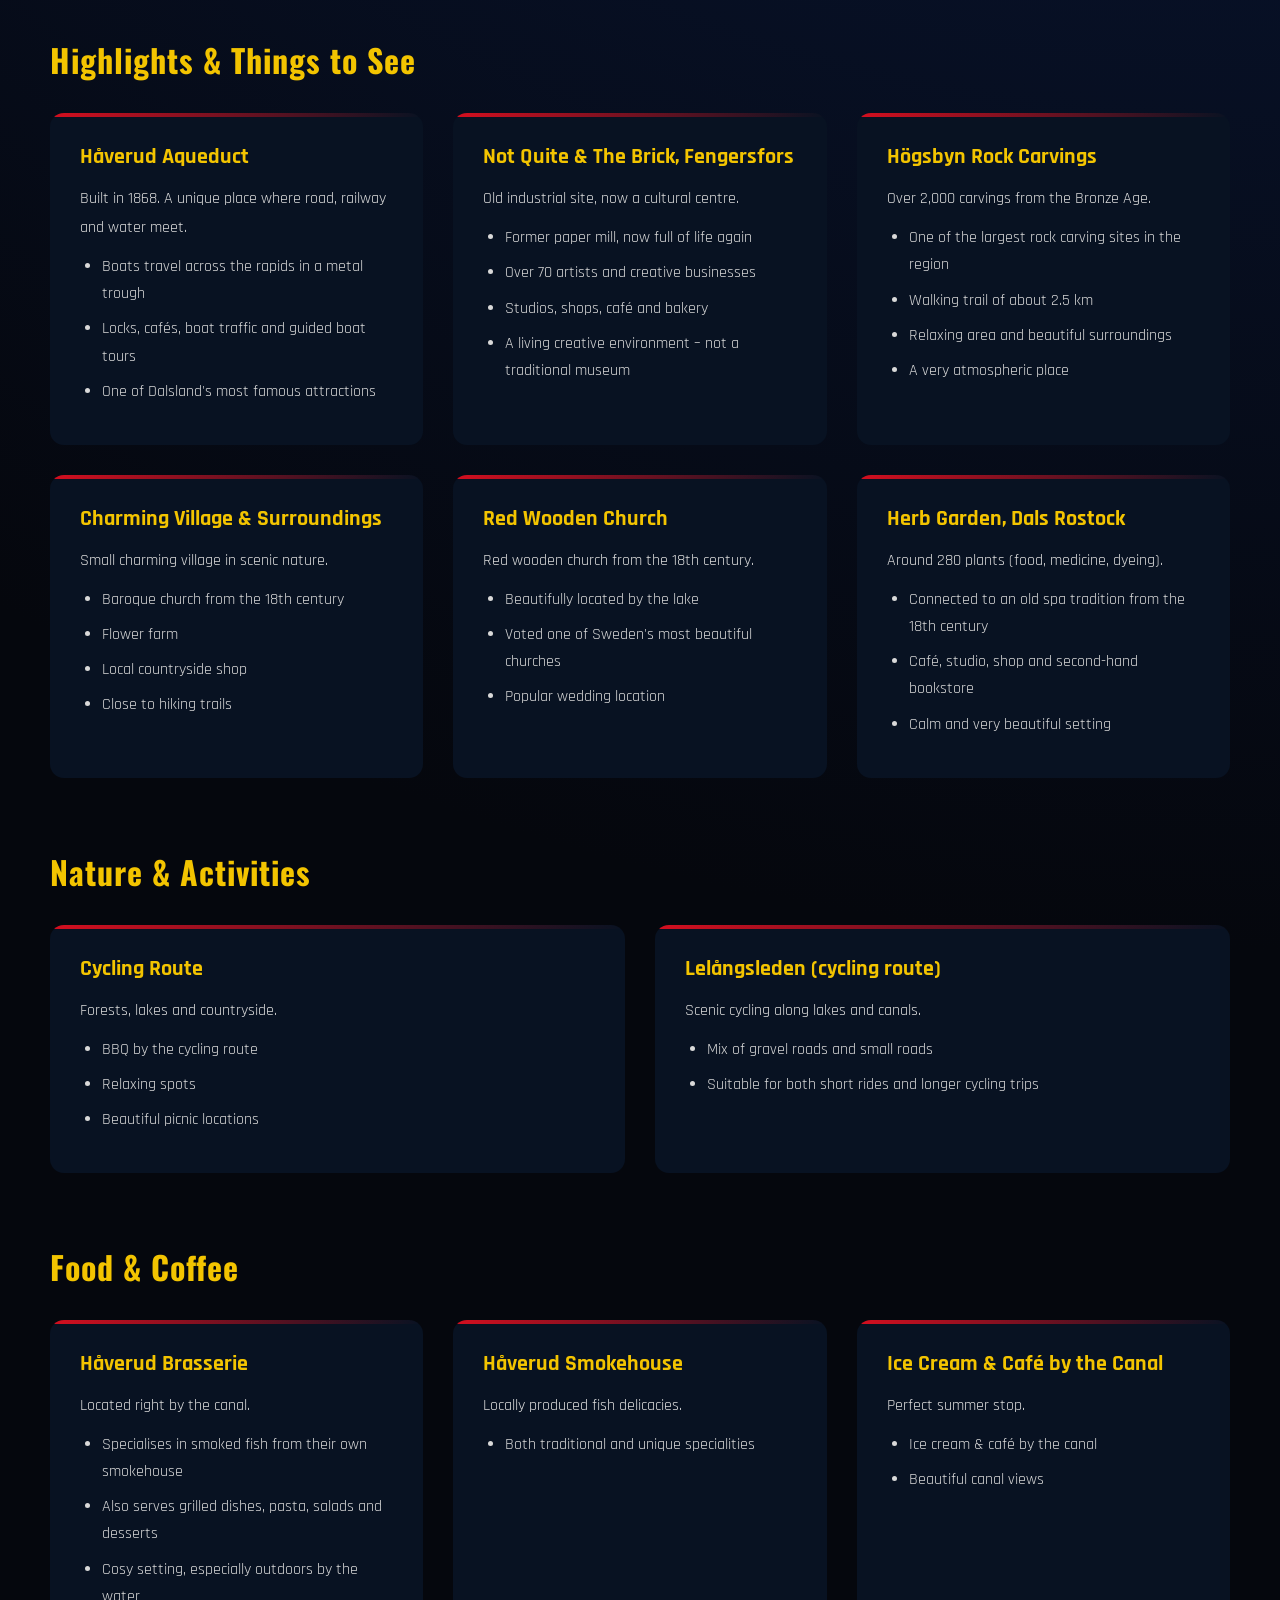
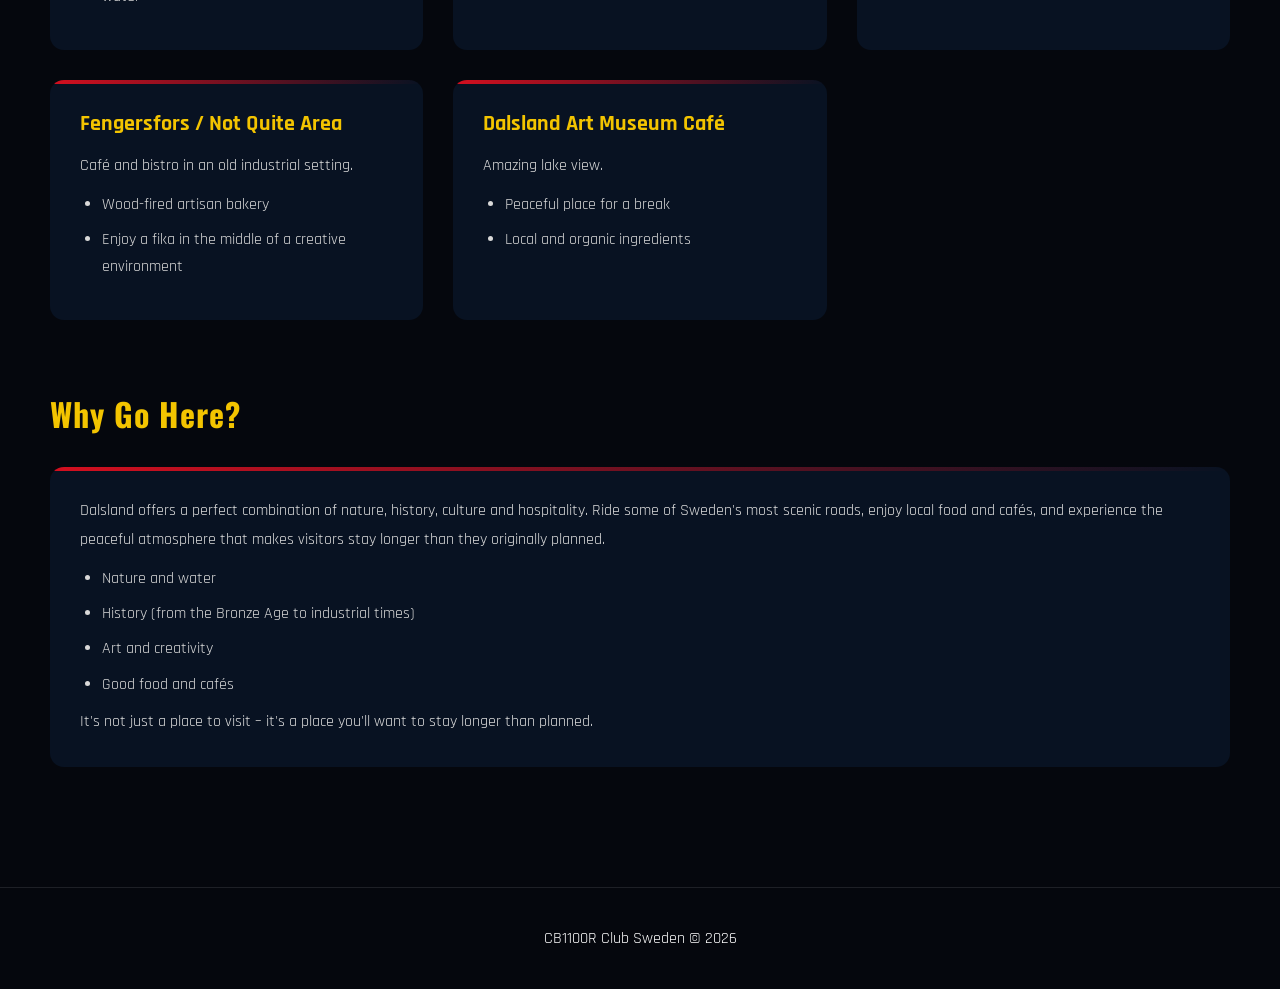
==== commit b1144957: "Update registration deadline to 15 January 2027" ====
--- a/index.html
+++ b/index.html
@@ -52,7 +52,7 @@
         </p>
 
         <div class="deadline">
-            Registration deadline and deposit payment: <strong>31 December 2026</strong>
+            Registration deadline and deposit payment: <strong>15 January 2027</strong>
         </div>
 
         <div class="btn-group">
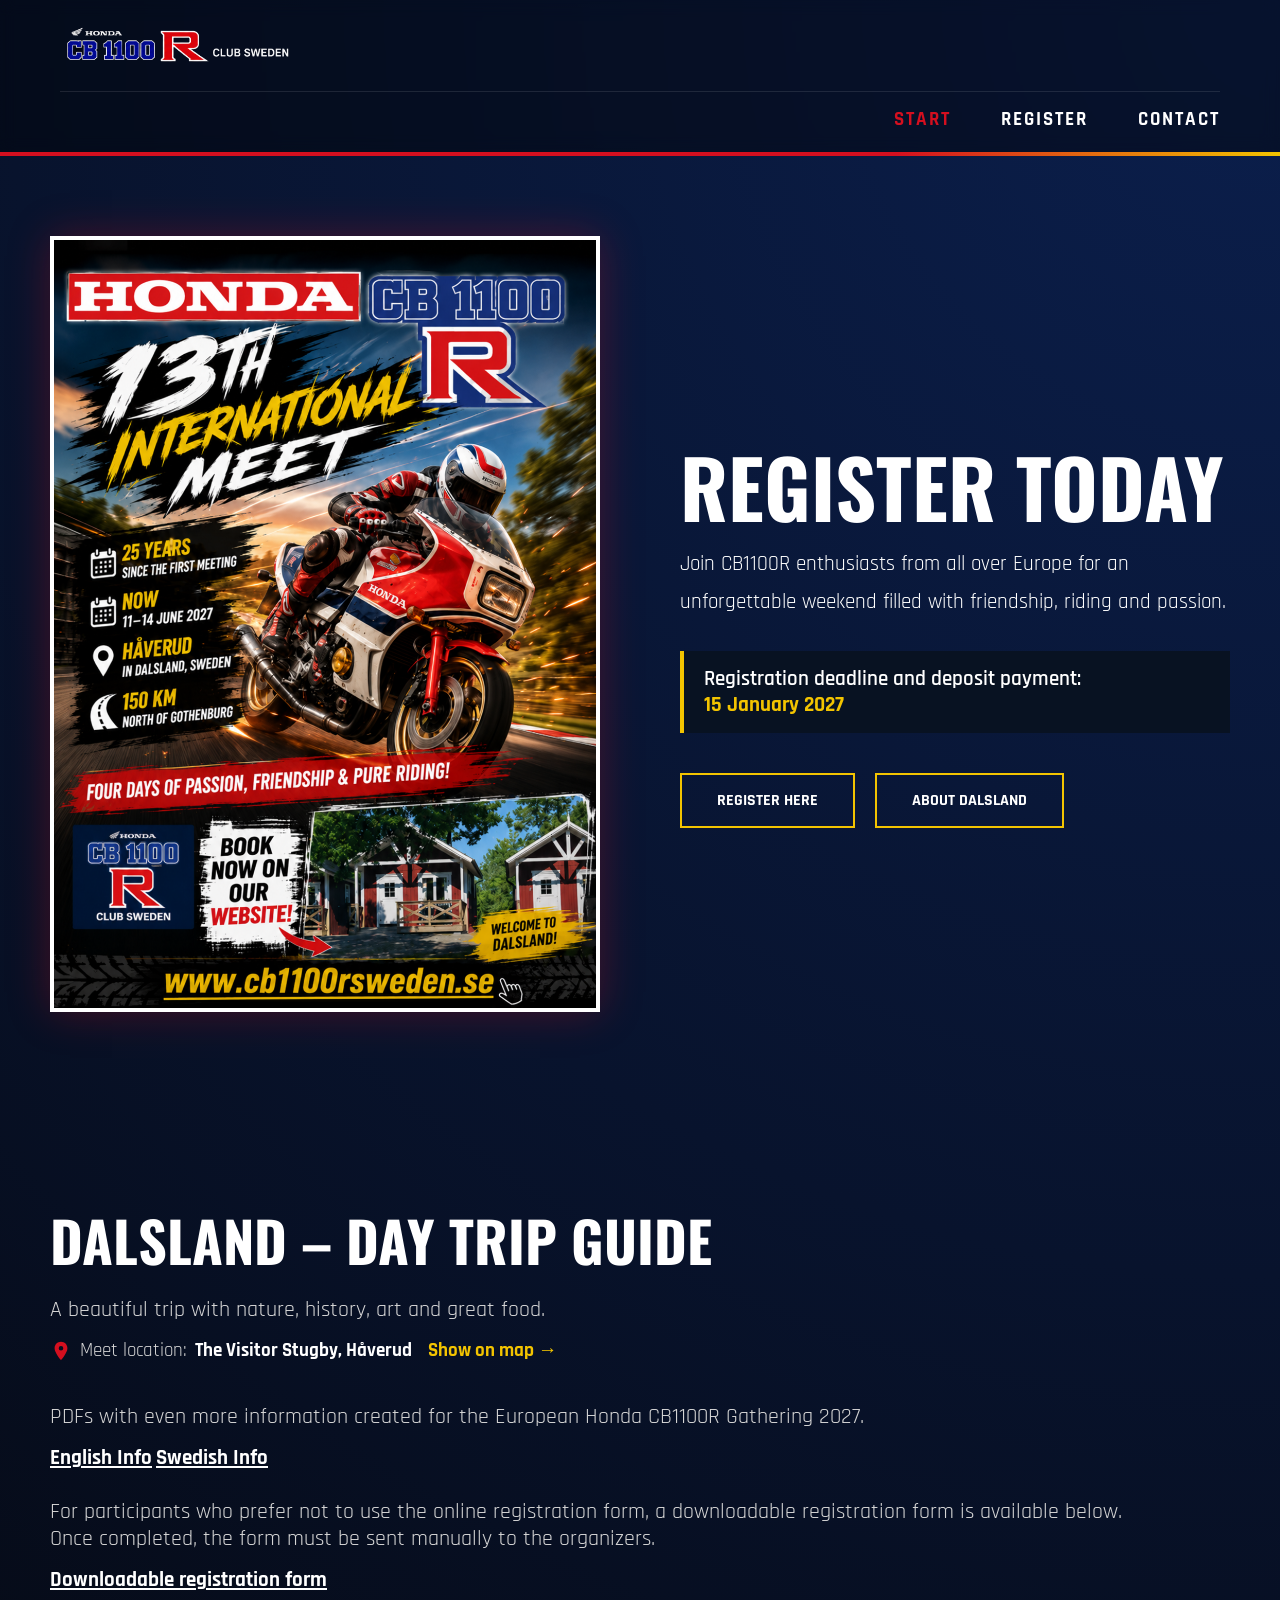
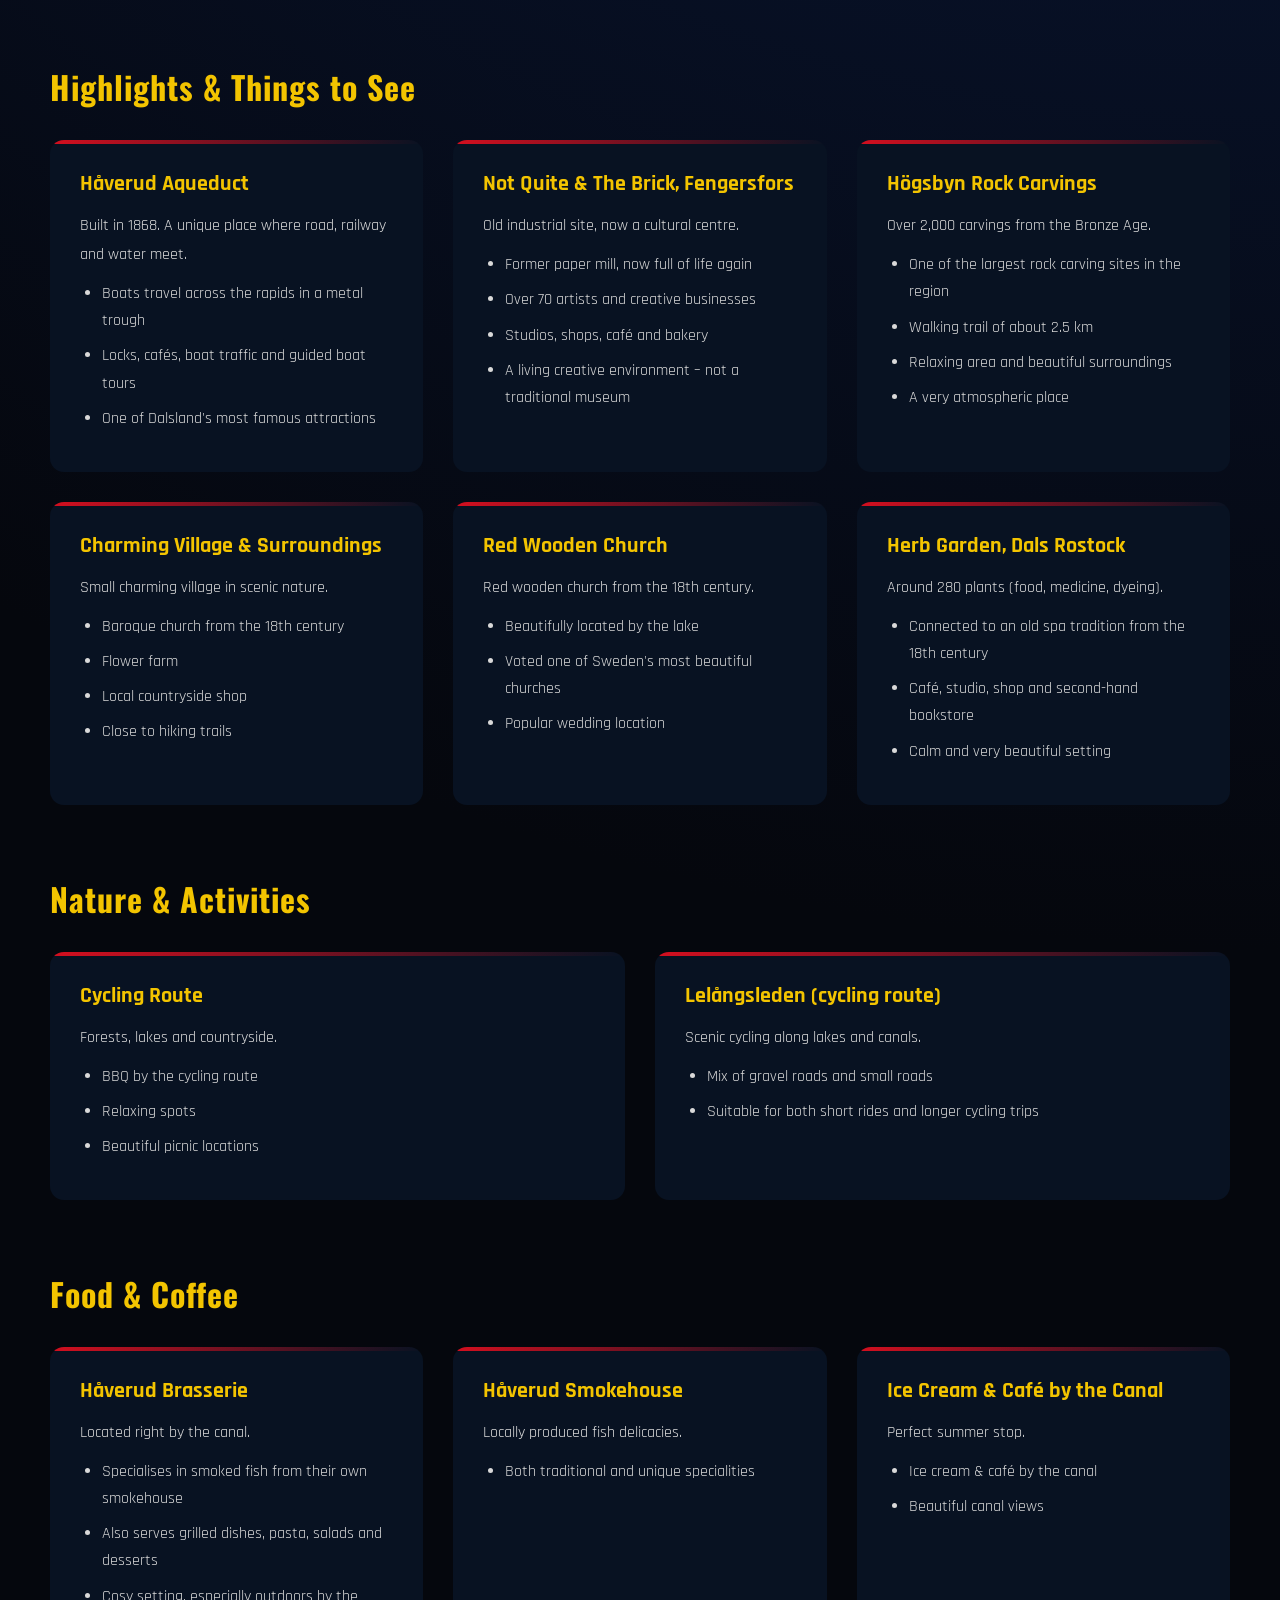
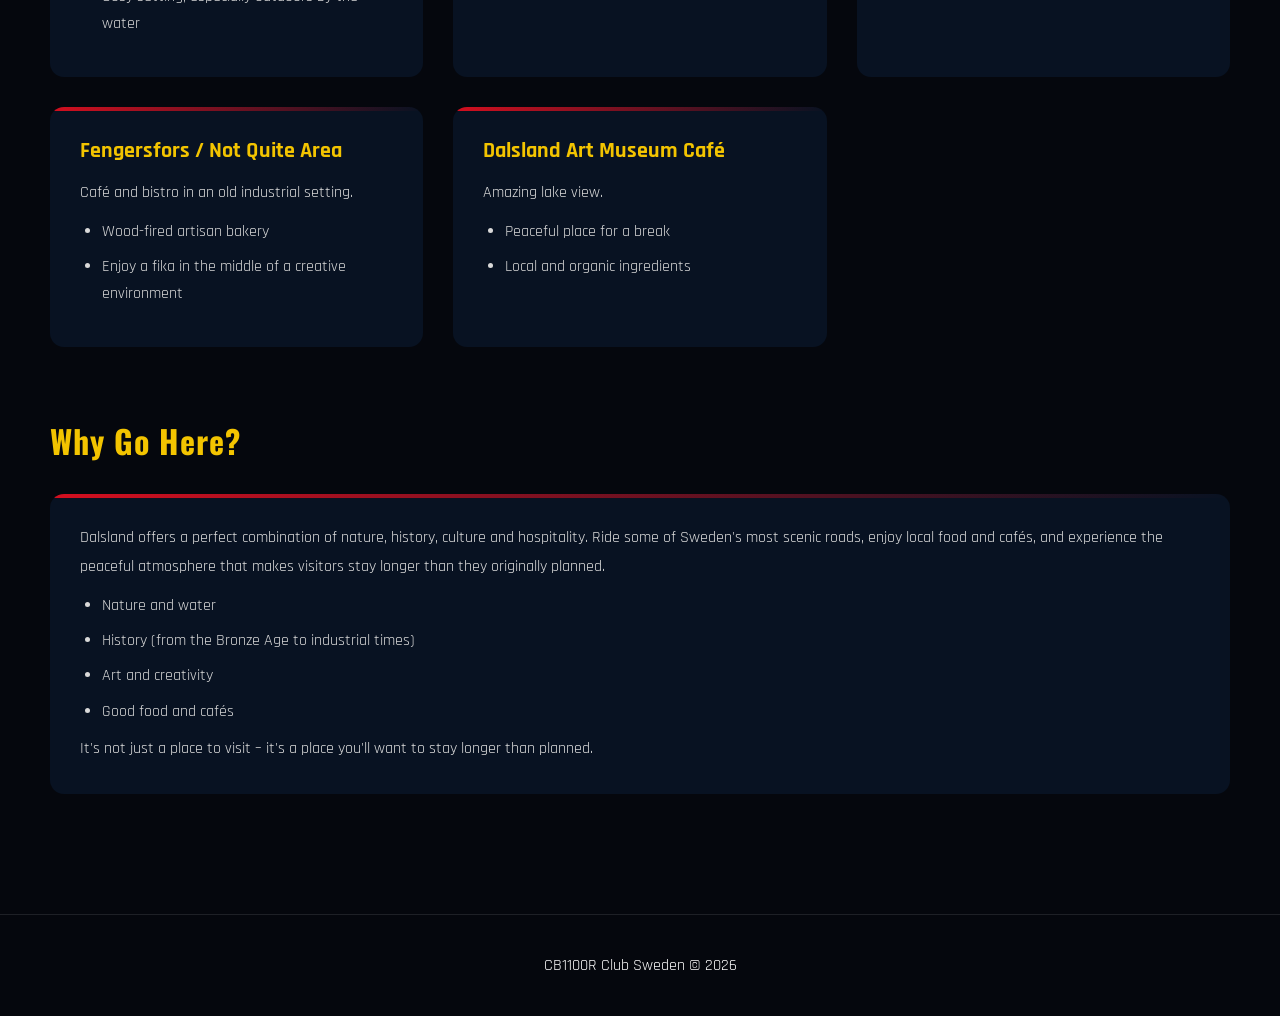
==== commit df19810d: "Add line break in registration information section" ====
--- a/index.html
+++ b/index.html
@@ -93,6 +93,7 @@
     <a href="english-info-international-meet-2027.pdf" target="_blank" rel="noopener" style="color:white; font-weight:bold; font-size:1.3rem;">Swedish Info</a>
 </p>
 <p class="intro">
+    <br> 
     For participants who prefer not to use the online registration form, a downloadable registration form is available below. 
     <br> 
     Once completed, the form must be sent manually to the organizers.
